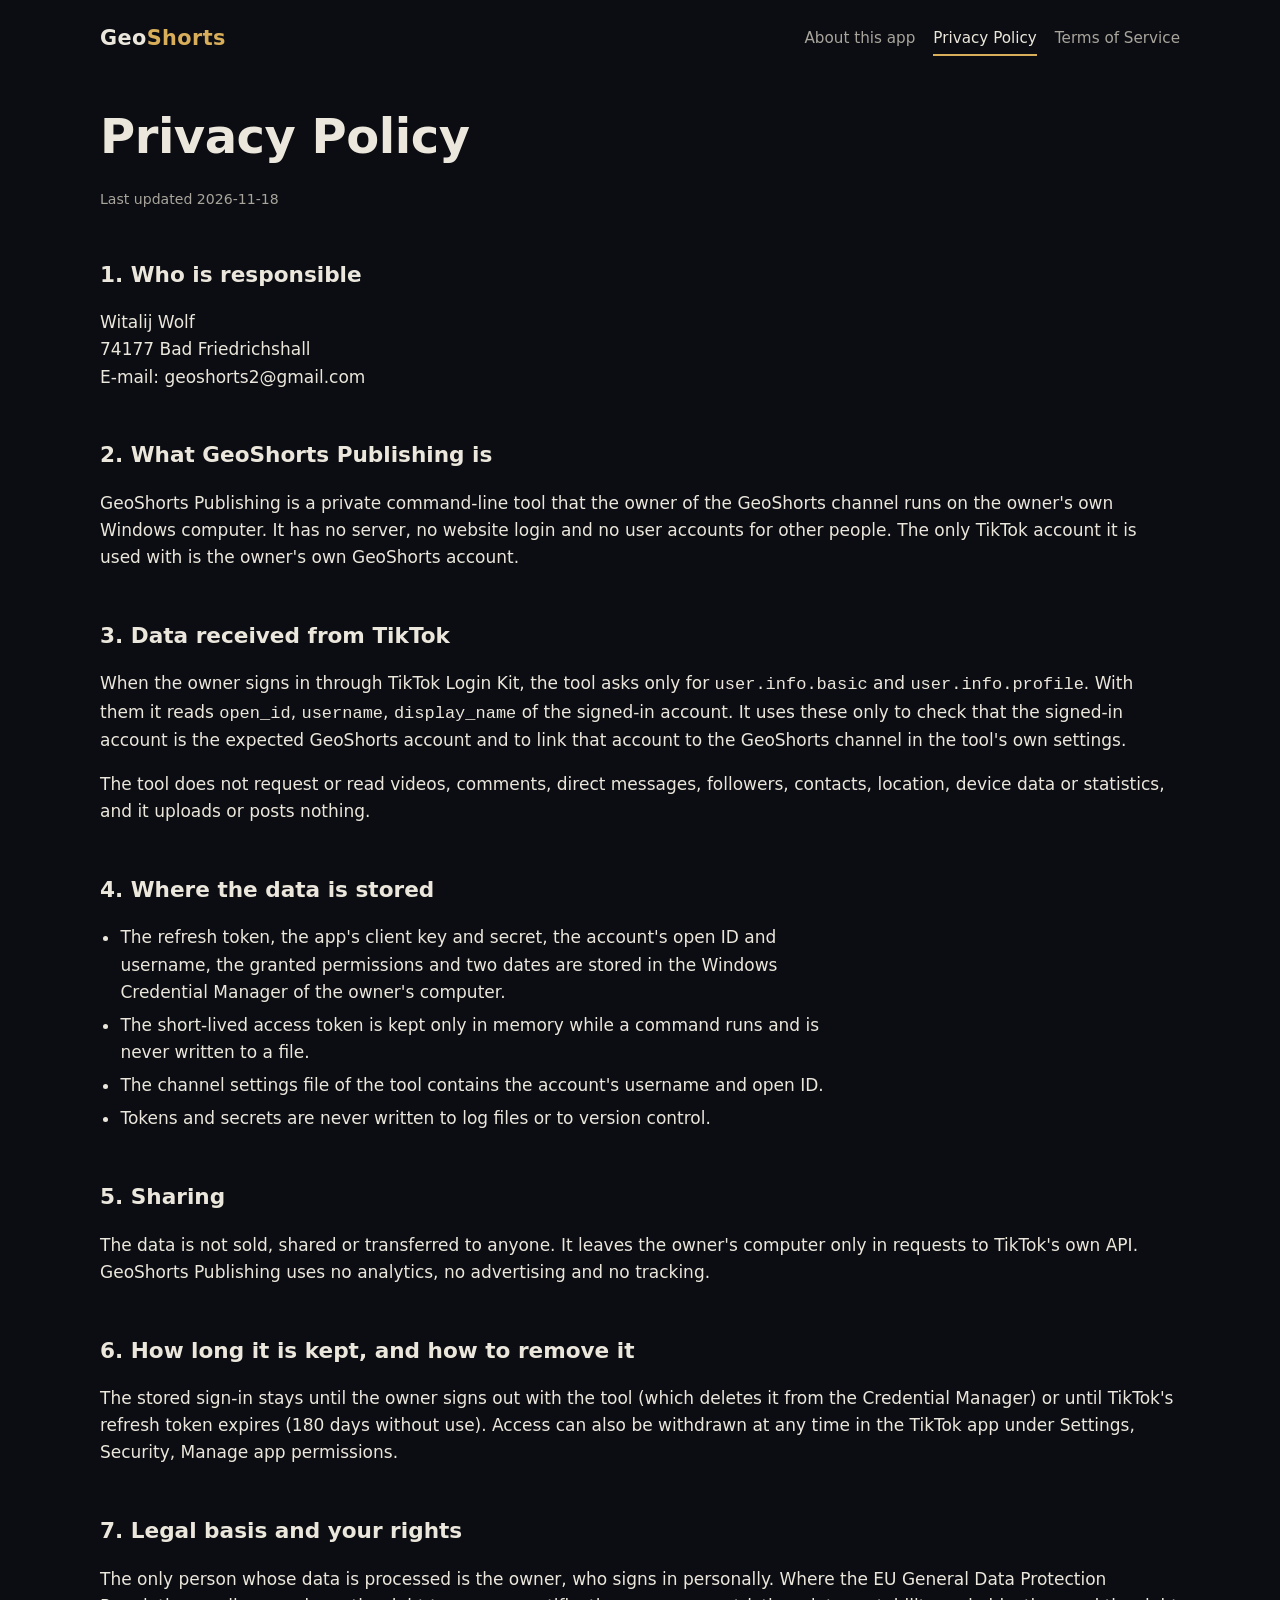
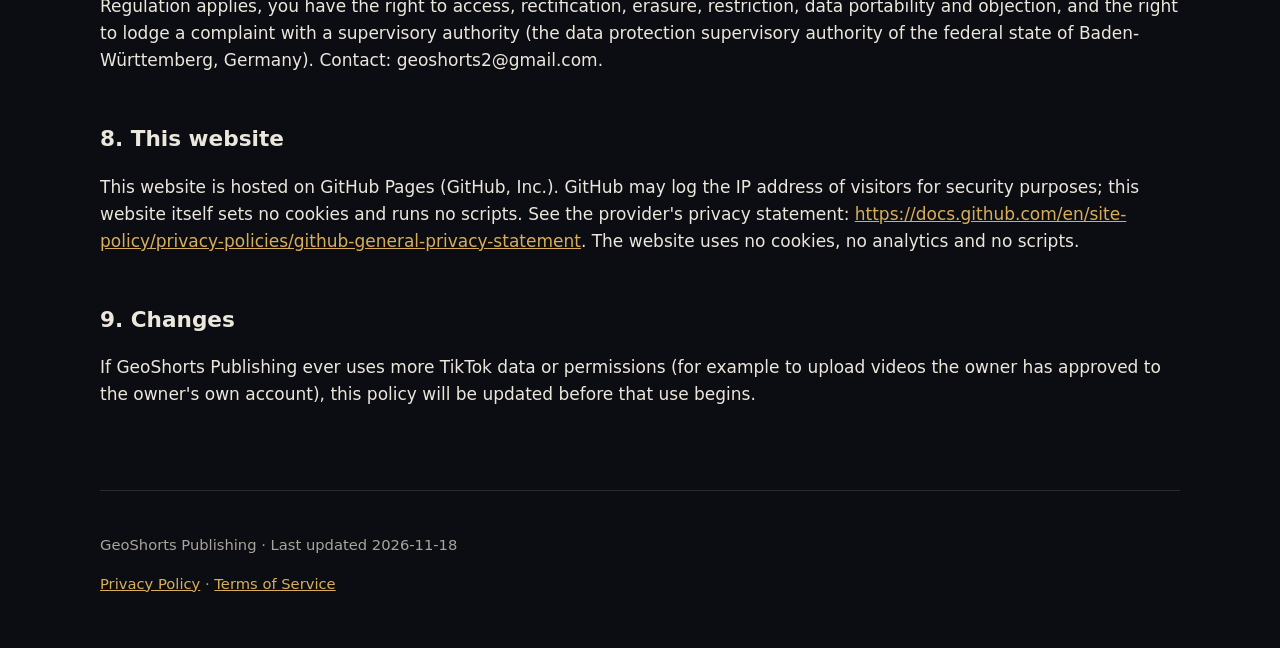
==== privacy-policy.html @ 0c0e0860 "Privacy Policy and Terms of Service for GeoShorts Publishing" ====
<!doctype html>
<html lang="en">
<head>
<meta charset="utf-8">
<meta name="viewport" content="width=device-width, initial-scale=1">
<title>Privacy Policy · GeoShorts Publishing</title>
<meta name="description" content="How GeoShorts Publishing handles data from TikTok.">
<link rel="stylesheet" href="assets/site.css">
</head>
<body>
<a class="skip" href="#main">Skip to content</a>
<header class="top">
  <a class="brand" href="index.html" aria-label="GeoShorts Publishing home">Geo<span>Shorts</span></a>
  <nav aria-label="Main"><a href="index.html">About this app</a><a href="privacy-policy.html" aria-current="page">Privacy Policy</a><a href="terms-of-service.html">Terms of Service</a></nav>
</header>
<main id="main">

<h1>Privacy Policy</h1>
<p class="small">Last updated 2026-11-18</p>
<h2>1. Who is responsible</h2>
<p>Witalij Wolf<br>74177 Bad Friedrichshall<br>E-mail: geoshorts2@gmail.com</p>
<h2>2. What GeoShorts Publishing is</h2>
<p>GeoShorts Publishing is a private command-line tool that the owner of the GeoShorts channel runs on the owner's own Windows computer. It has no server, no website login and no user accounts for other people. The only TikTok account it is used with is the owner's own GeoShorts account.</p>
<h2>3. Data received from TikTok</h2>
<p>When the owner signs in through TikTok Login Kit, the tool asks only for <code>user.info.basic</code> and <code>user.info.profile</code>. With them it reads <code>open_id</code>, <code>username</code>, <code>display_name</code> of the signed-in account. It uses these only to check that the signed-in account is the expected GeoShorts account and to link that account to the GeoShorts channel in the tool's own settings.</p>
<p>The tool does not request or read videos, comments, direct messages, followers, contacts, location, device data or statistics, and it uploads or posts nothing.</p>
<h2>4. Where the data is stored</h2>
<ul>
  <li>The refresh token, the app's client key and secret, the account's open ID and username, the granted permissions and two dates are stored in the Windows Credential Manager of the owner's computer.</li>
  <li>The short-lived access token is kept only in memory while a command runs and is never written to a file.</li>
  <li>The channel settings file of the tool contains the account's username and open ID.</li>
  <li>Tokens and secrets are never written to log files or to version control.</li>
</ul>
<h2>5. Sharing</h2>
<p>The data is not sold, shared or transferred to anyone. It leaves the owner's computer only in requests to TikTok's own API. GeoShorts Publishing uses no analytics, no advertising and no tracking.</p>
<h2>6. How long it is kept, and how to remove it</h2>
<p>The stored sign-in stays until the owner signs out with the tool (which deletes it from the Credential Manager) or until TikTok's refresh token expires (180 days without use). Access can also be withdrawn at any time in the TikTok app under Settings, Security, Manage app permissions.</p>
<h2>7. Legal basis and your rights</h2>
<p>The only person whose data is processed is the owner, who signs in personally. Where the EU General Data Protection Regulation applies, you have the right to access, rectification, erasure, restriction, data portability and objection, and the right to lodge a complaint with a supervisory authority (the data protection supervisory authority of the federal state of Baden-Württemberg, Germany). Contact: geoshorts2@gmail.com.</p>
<h2>8. This website</h2>
<p>This website is hosted on GitHub Pages (GitHub, Inc.). GitHub may log the IP address of visitors for security purposes; this website itself sets no cookies and runs no scripts. See the provider's privacy statement: <a href="https://docs.github.com/en/site-policy/privacy-policies/github-general-privacy-statement">https://docs.github.com/en/site-policy/privacy-policies/github-general-privacy-statement</a>. The website uses no cookies, no analytics and no scripts.</p>
<h2>9. Changes</h2>
<p>If GeoShorts Publishing ever uses more TikTok data or permissions (for example to upload videos the owner has approved to the owner's own account), this policy will be updated before that use begins.</p>
</main>
<footer class="foot">
  <p>GeoShorts Publishing · Last updated 2026-11-18</p>
  <p><a href="privacy-policy.html">Privacy Policy</a> · <a href="terms-of-service.html">Terms of Service</a></p>
</footer>
</body>
</html>
---- assets/site.css ----
:root{--bg:#0b0d12;--surface:#141821;--line:#262b36;--text:#ece7dc;--muted:#a9a59c;--gold:#d9ae5a;--gold-ink:#1a1408;--r:16px;--space:clamp(16px,4vw,32px);color-scheme:dark}
*{box-sizing:border-box}
html{-webkit-text-size-adjust:100%}
body{margin:0;background:var(--bg);color:var(--text);font:17px/1.6 system-ui,-apple-system,"Segoe UI",Roboto,"Helvetica Neue",Arial,sans-serif;padding-inline:var(--space)}
a{color:var(--gold)}
a:hover{text-decoration-thickness:2px}
:focus-visible{outline:3px solid var(--gold);outline-offset:3px;border-radius:4px}
.skip{position:absolute;left:-9999px}
.skip:focus{left:var(--space);top:12px;background:var(--gold);color:var(--gold-ink);padding:8px 14px;border-radius:8px;z-index:2}
.top{display:flex;flex-wrap:wrap;gap:12px 28px;align-items:center;justify-content:space-between;max-width:1080px;margin:0 auto;padding-block:20px}
.brand{font-weight:800;font-size:1.3rem;letter-spacing:.02em;color:var(--text);text-decoration:none}
.brand span{color:var(--gold)}
nav{display:flex;flex-wrap:wrap;gap:4px 18px}
nav a{color:var(--muted);text-decoration:none;padding:6px 0;font-size:.95rem}
nav a:hover,nav a[aria-current=page]{color:var(--text)}
nav a[aria-current=page]{box-shadow:inset 0 -2px var(--gold)}
main{max-width:1080px;margin:0 auto;padding-block:24px 64px}
h1{font-size:clamp(1.9rem,5vw,3rem);line-height:1.12;letter-spacing:-.01em;margin:.2em 0 .5em;text-wrap:balance;max-width:22ch}
h2{font-size:1.35rem;margin:2.2em 0 .6em;text-wrap:balance}
h3{font-size:1.1rem;margin:1.8em 0 .5em}
.lead{font-size:1.15rem;color:var(--muted);max-width:60ch}
.hero{display:grid;gap:32px;align-items:center}
@media (min-width:820px){.hero{grid-template-columns:1.3fr 1fr}}
.hero-img{margin:0;justify-self:center;max-width:360px}
.hero-img img{display:block;width:100%;height:auto;border-radius:var(--r)}
.actions{display:flex;flex-wrap:wrap;gap:16px 24px;align-items:center;margin-top:28px}
.btn{display:inline-block;background:var(--gold);color:var(--gold-ink);font-weight:700;text-decoration:none;padding:13px 22px;border-radius:12px;transition:transform .15s ease,background .15s ease}
.btn:hover{background:#e6bf72;transform:translateY(-1px)}
.link{font-weight:600}
.steps{padding-left:1.2em;max-width:65ch}
.steps li{margin:.6em 0}
.grid{display:grid;gap:24px;grid-template-columns:repeat(auto-fill,minmax(240px,1fr));margin-top:28px}
.card{background:var(--surface);border-radius:var(--r);overflow:hidden}
.card img{display:block;width:100%;height:auto;aspect-ratio:9/16;object-fit:cover}
.card-body{padding:16px 18px 20px}
.card h3{margin:0 0 .4em;font-size:1.05rem;line-height:1.35}
.state{margin:0;color:var(--gold);font-size:.92rem;font-weight:600}
.meta{margin:.5em 0 0;color:var(--muted);font-size:.92rem}
.num,td.num{font-variant-numeric:tabular-nums}
ul{max-width:70ch;padding-left:1.2em}
li{margin:.35em 0}
.table-wrap{overflow-x:auto;margin:8px 0 8px}
table{border-collapse:collapse;width:100%;min-width:640px;font-size:.92rem}
th,td{text-align:left;vertical-align:top;padding:10px 12px;border-bottom:1px solid var(--line)}
th{color:var(--muted);font-weight:600}
td:last-child{color:var(--muted);word-break:break-word}
.facts{display:grid;grid-template-columns:max-content 1fr;gap:10px 24px;max-width:70ch}
.facts dt{color:var(--muted)}
.facts dd{margin:0}
mark.open{background:#3a2a10;color:#ffd58a;padding:1px 6px;border-radius:6px;font-weight:600}
.note{border-left:3px solid var(--gold);padding:8px 14px;color:var(--muted);max-width:70ch}
.small{font-size:.88rem;color:var(--muted)}
.sr-only{position:absolute;width:1px;height:1px;overflow:hidden;clip:rect(0 0 0 0);white-space:nowrap}
.foot{max-width:1080px;margin:0 auto;padding-block:28px 40px;border-top:1px solid var(--line);color:var(--muted);font-size:.92rem}
@media (prefers-reduced-motion:reduce){*{transition:none!important}}
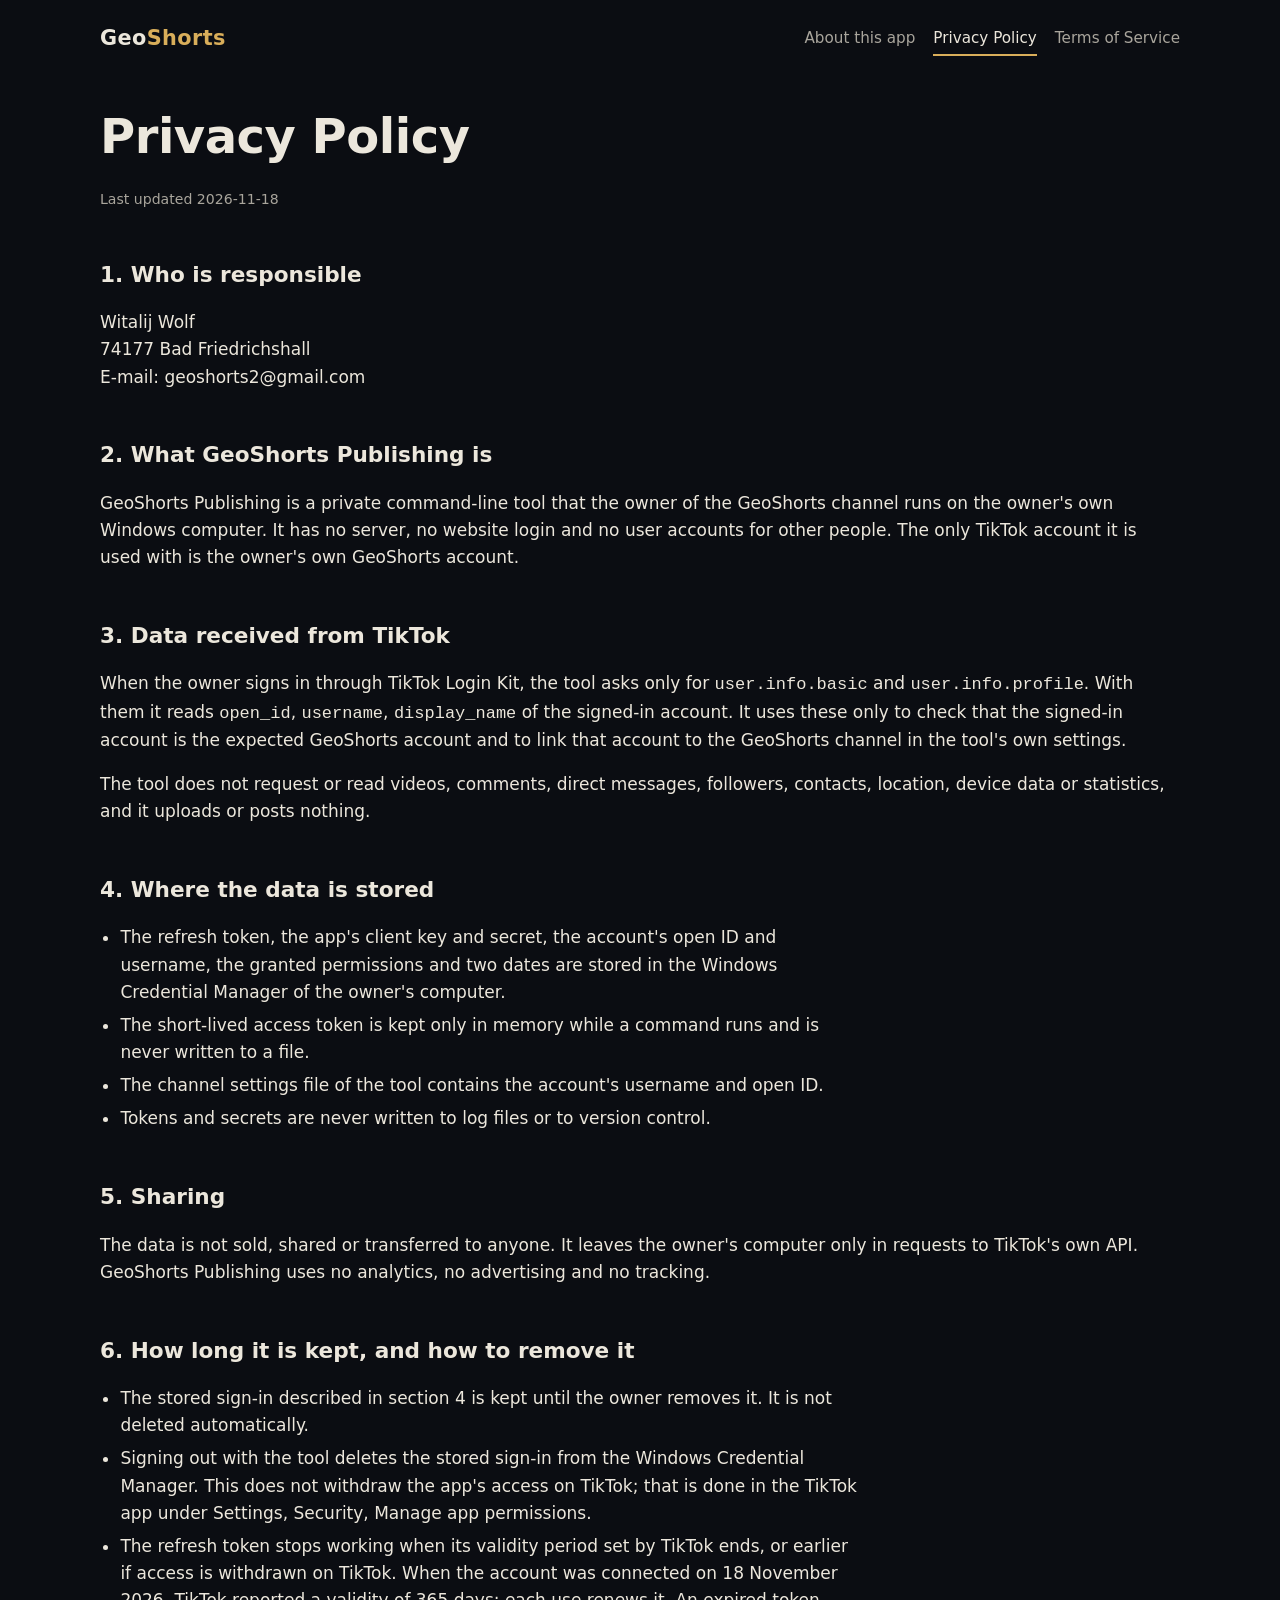
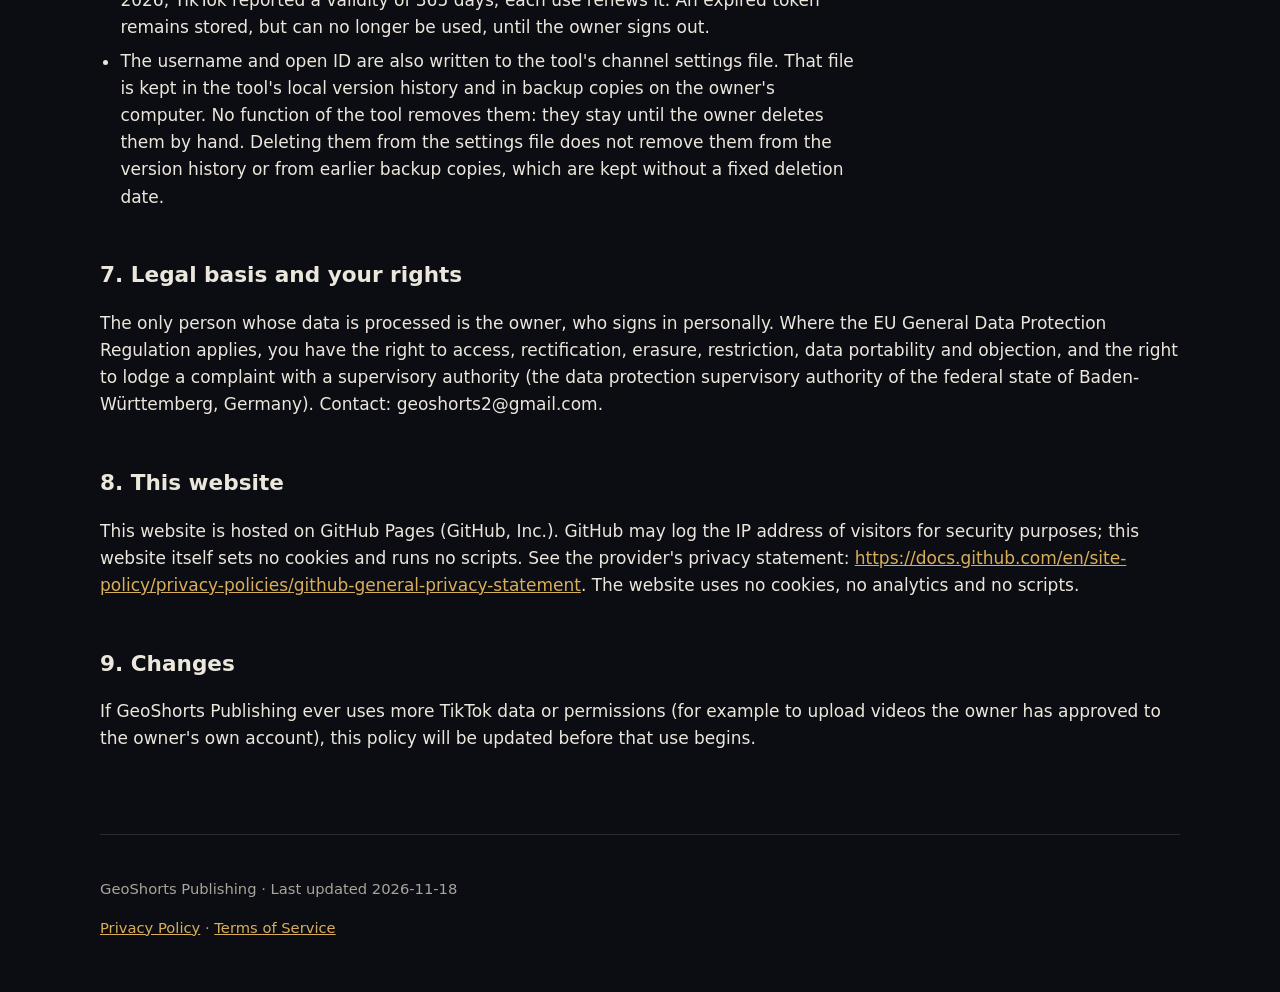
==== commit 573871c9: "Privacy Policy section 6: retention and removal described as implemented" ====
--- a/privacy-policy.html
+++ b/privacy-policy.html
@@ -34,7 +34,12 @@
 <h2>5. Sharing</h2>
 <p>The data is not sold, shared or transferred to anyone. It leaves the owner's computer only in requests to TikTok's own API. GeoShorts Publishing uses no analytics, no advertising and no tracking.</p>
 <h2>6. How long it is kept, and how to remove it</h2>
-<p>The stored sign-in stays until the owner signs out with the tool (which deletes it from the Credential Manager) or until TikTok's refresh token expires (180 days without use). Access can also be withdrawn at any time in the TikTok app under Settings, Security, Manage app permissions.</p>
+<ul>
+  <li>The stored sign-in described in section 4 is kept until the owner removes it. It is not deleted automatically.</li>
+  <li>Signing out with the tool deletes the stored sign-in from the Windows Credential Manager. This does not withdraw the app's access on TikTok; that is done in the TikTok app under Settings, Security, Manage app permissions.</li>
+  <li>The refresh token stops working when its validity period set by TikTok ends, or earlier if access is withdrawn on TikTok. When the account was connected on 18 November 2026, TikTok reported a validity of 365 days; each use renews it. An expired token remains stored, but can no longer be used, until the owner signs out.</li>
+  <li>The username and open ID are also written to the tool's channel settings file. That file is kept in the tool's local version history and in backup copies on the owner's computer. No function of the tool removes them: they stay until the owner deletes them by hand. Deleting them from the settings file does not remove them from the version history or from earlier backup copies, which are kept without a fixed deletion date.</li>
+</ul>
 <h2>7. Legal basis and your rights</h2>
 <p>The only person whose data is processed is the owner, who signs in personally. Where the EU General Data Protection Regulation applies, you have the right to access, rectification, erasure, restriction, data portability and objection, and the right to lodge a complaint with a supervisory authority (the data protection supervisory authority of the federal state of Baden-Württemberg, Germany). Contact: geoshorts2@gmail.com.</p>
 <h2>8. This website</h2>
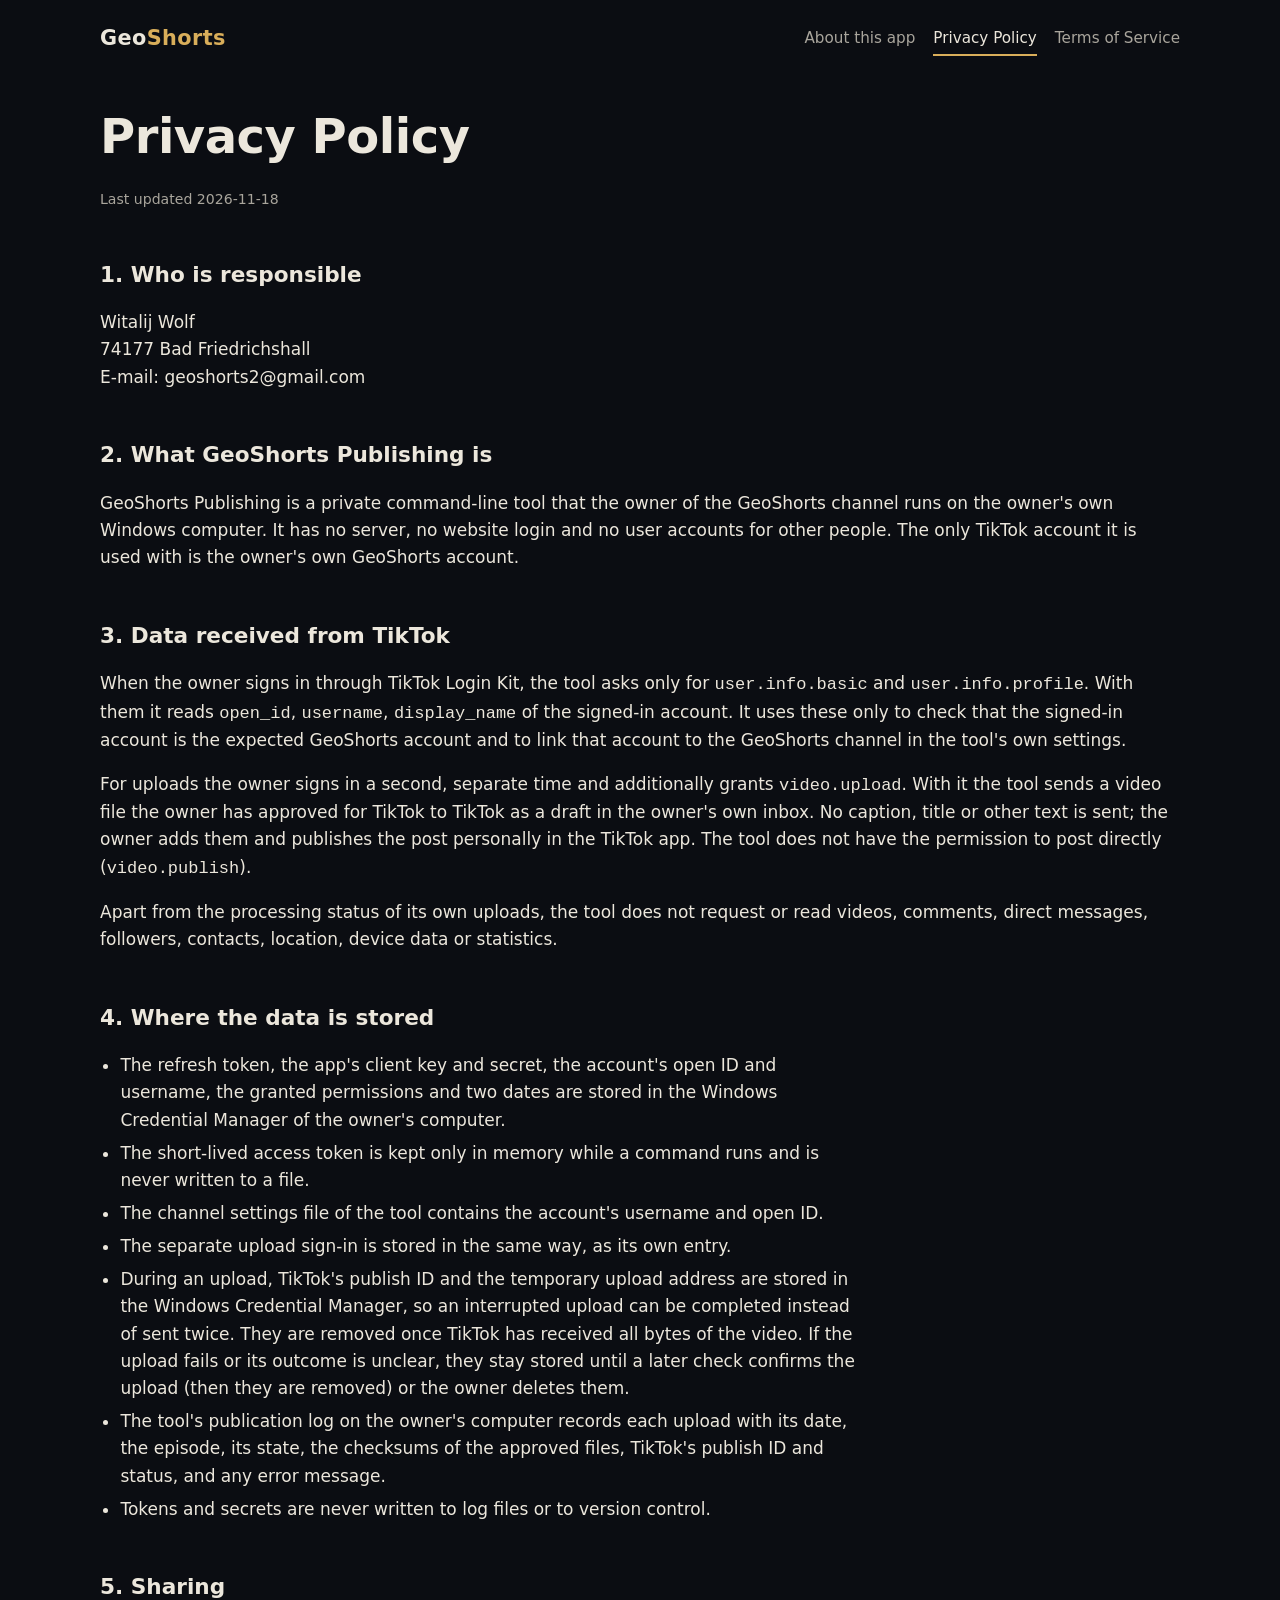
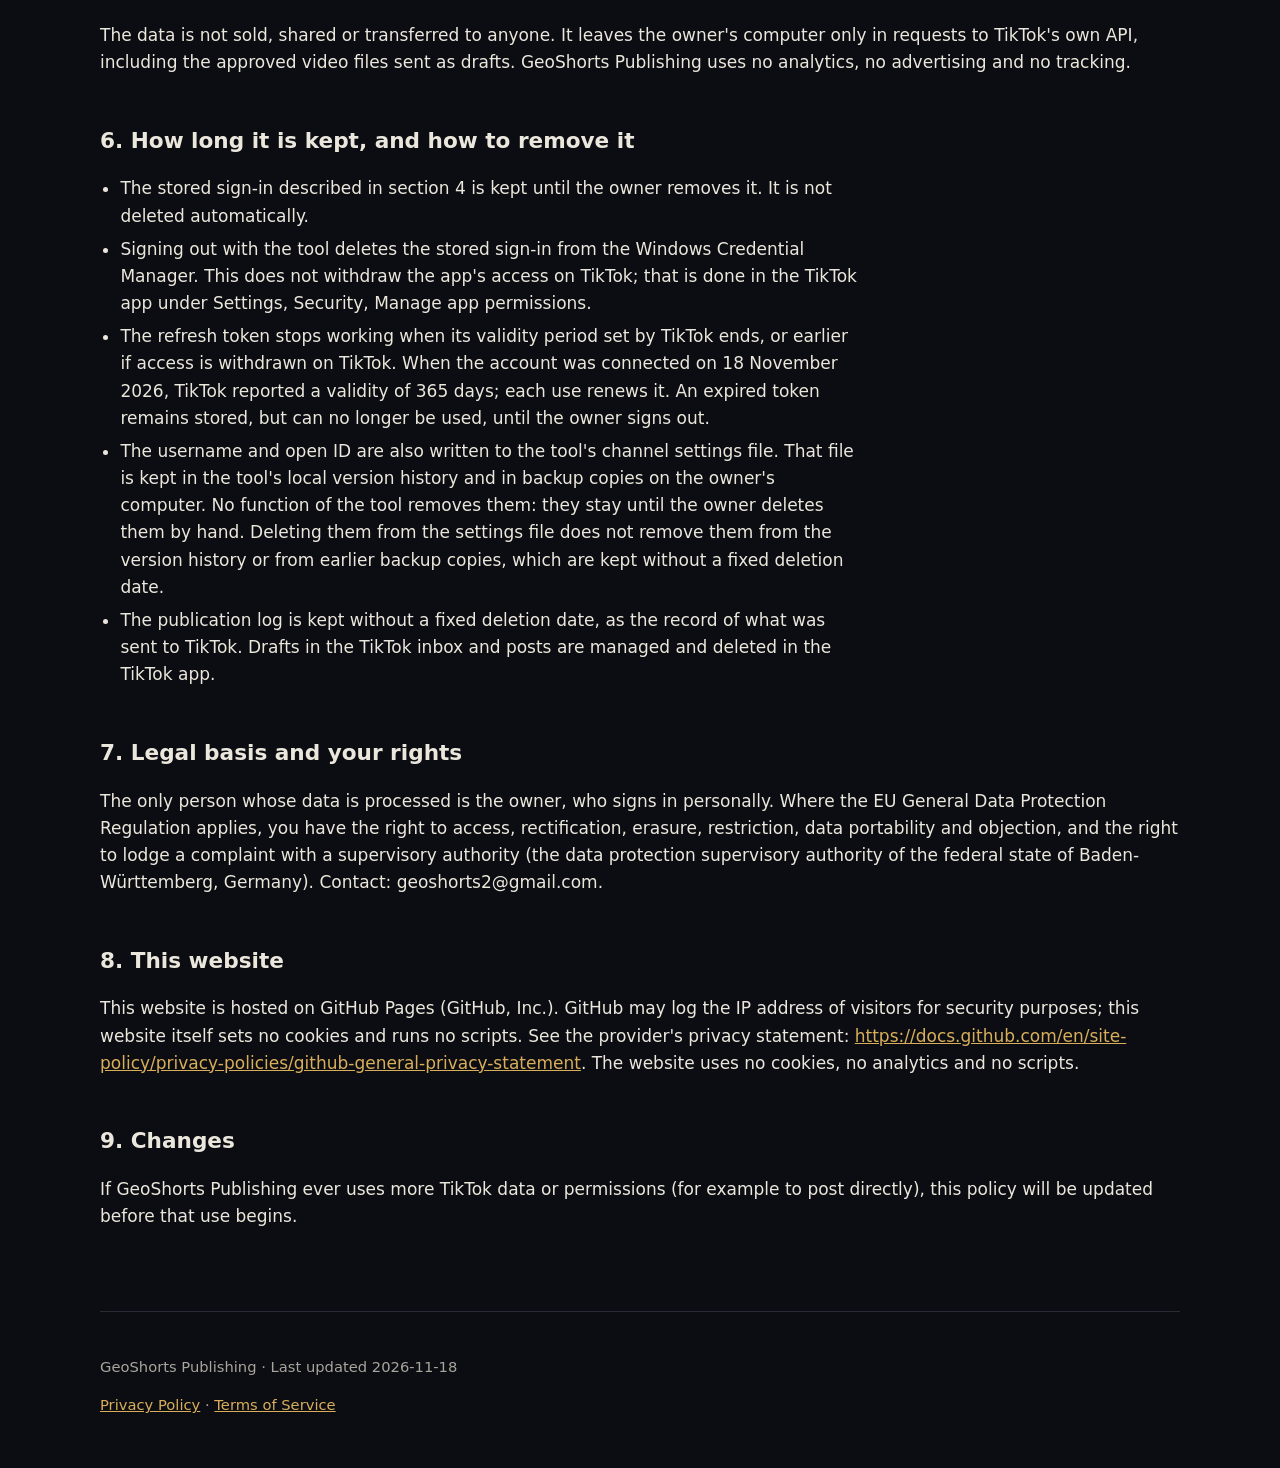
==== commit a22113c6: "Upload (inbox draft) sections: start page, Privacy Policy 3/4/5/6/9, Terms 3" ====
--- a/privacy-policy.html
+++ b/privacy-policy.html
@@ -23,29 +23,34 @@
 <p>GeoShorts Publishing is a private command-line tool that the owner of the GeoShorts channel runs on the owner's own Windows computer. It has no server, no website login and no user accounts for other people. The only TikTok account it is used with is the owner's own GeoShorts account.</p>
 <h2>3. Data received from TikTok</h2>
 <p>When the owner signs in through TikTok Login Kit, the tool asks only for <code>user.info.basic</code> and <code>user.info.profile</code>. With them it reads <code>open_id</code>, <code>username</code>, <code>display_name</code> of the signed-in account. It uses these only to check that the signed-in account is the expected GeoShorts account and to link that account to the GeoShorts channel in the tool's own settings.</p>
-<p>The tool does not request or read videos, comments, direct messages, followers, contacts, location, device data or statistics, and it uploads or posts nothing.</p>
+<p>For uploads the owner signs in a second, separate time and additionally grants <code>video.upload</code>. With it the tool sends a video file the owner has approved for TikTok to TikTok as a draft in the owner's own inbox. No caption, title or other text is sent; the owner adds them and publishes the post personally in the TikTok app. The tool does not have the permission to post directly (<code>video.publish</code>).</p>
+<p>Apart from the processing status of its own uploads, the tool does not request or read videos, comments, direct messages, followers, contacts, location, device data or statistics.</p>
 <h2>4. Where the data is stored</h2>
 <ul>
   <li>The refresh token, the app's client key and secret, the account's open ID and username, the granted permissions and two dates are stored in the Windows Credential Manager of the owner's computer.</li>
   <li>The short-lived access token is kept only in memory while a command runs and is never written to a file.</li>
   <li>The channel settings file of the tool contains the account's username and open ID.</li>
+  <li>The separate upload sign-in is stored in the same way, as its own entry.</li>
+  <li>During an upload, TikTok's publish ID and the temporary upload address are stored in the Windows Credential Manager, so an interrupted upload can be completed instead of sent twice. They are removed once TikTok has received all bytes of the video. If the upload fails or its outcome is unclear, they stay stored until a later check confirms the upload (then they are removed) or the owner deletes them.</li>
+  <li>The tool's publication log on the owner's computer records each upload with its date, the episode, its state, the checksums of the approved files, TikTok's publish ID and status, and any error message.</li>
   <li>Tokens and secrets are never written to log files or to version control.</li>
 </ul>
 <h2>5. Sharing</h2>
-<p>The data is not sold, shared or transferred to anyone. It leaves the owner's computer only in requests to TikTok's own API. GeoShorts Publishing uses no analytics, no advertising and no tracking.</p>
+<p>The data is not sold, shared or transferred to anyone. It leaves the owner's computer only in requests to TikTok's own API, including the approved video files sent as drafts. GeoShorts Publishing uses no analytics, no advertising and no tracking.</p>
 <h2>6. How long it is kept, and how to remove it</h2>
 <ul>
   <li>The stored sign-in described in section 4 is kept until the owner removes it. It is not deleted automatically.</li>
   <li>Signing out with the tool deletes the stored sign-in from the Windows Credential Manager. This does not withdraw the app's access on TikTok; that is done in the TikTok app under Settings, Security, Manage app permissions.</li>
   <li>The refresh token stops working when its validity period set by TikTok ends, or earlier if access is withdrawn on TikTok. When the account was connected on 18 November 2026, TikTok reported a validity of 365 days; each use renews it. An expired token remains stored, but can no longer be used, until the owner signs out.</li>
   <li>The username and open ID are also written to the tool's channel settings file. That file is kept in the tool's local version history and in backup copies on the owner's computer. No function of the tool removes them: they stay until the owner deletes them by hand. Deleting them from the settings file does not remove them from the version history or from earlier backup copies, which are kept without a fixed deletion date.</li>
+  <li>The publication log is kept without a fixed deletion date, as the record of what was sent to TikTok. Drafts in the TikTok inbox and posts are managed and deleted in the TikTok app.</li>
 </ul>
 <h2>7. Legal basis and your rights</h2>
 <p>The only person whose data is processed is the owner, who signs in personally. Where the EU General Data Protection Regulation applies, you have the right to access, rectification, erasure, restriction, data portability and objection, and the right to lodge a complaint with a supervisory authority (the data protection supervisory authority of the federal state of Baden-Württemberg, Germany). Contact: geoshorts2@gmail.com.</p>
 <h2>8. This website</h2>
 <p>This website is hosted on GitHub Pages (GitHub, Inc.). GitHub may log the IP address of visitors for security purposes; this website itself sets no cookies and runs no scripts. See the provider's privacy statement: <a href="https://docs.github.com/en/site-policy/privacy-policies/github-general-privacy-statement">https://docs.github.com/en/site-policy/privacy-policies/github-general-privacy-statement</a>. The website uses no cookies, no analytics and no scripts.</p>
 <h2>9. Changes</h2>
-<p>If GeoShorts Publishing ever uses more TikTok data or permissions (for example to upload videos the owner has approved to the owner's own account), this policy will be updated before that use begins.</p>
+<p>If GeoShorts Publishing ever uses more TikTok data or permissions (for example to post directly), this policy will be updated before that use begins.</p>
 </main>
 <footer class="foot">
   <p>GeoShorts Publishing · Last updated 2026-11-18</p>
